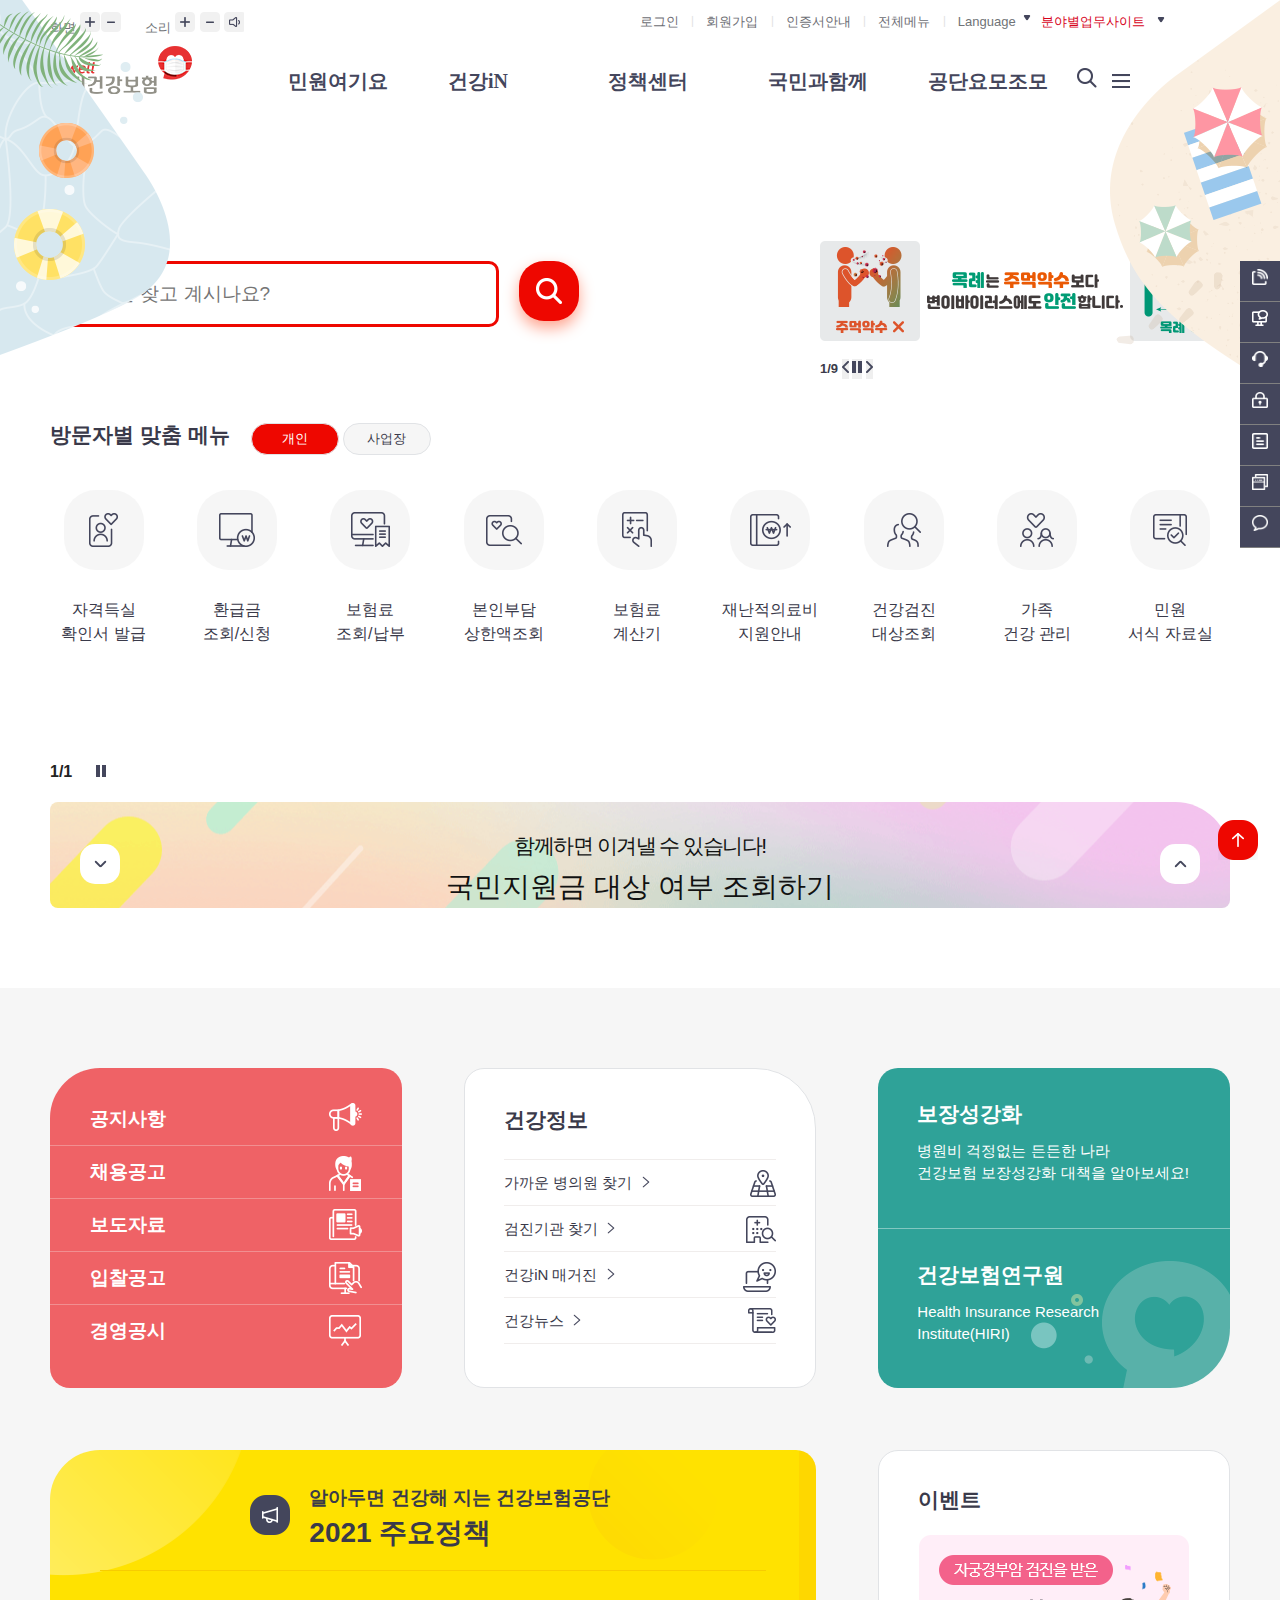
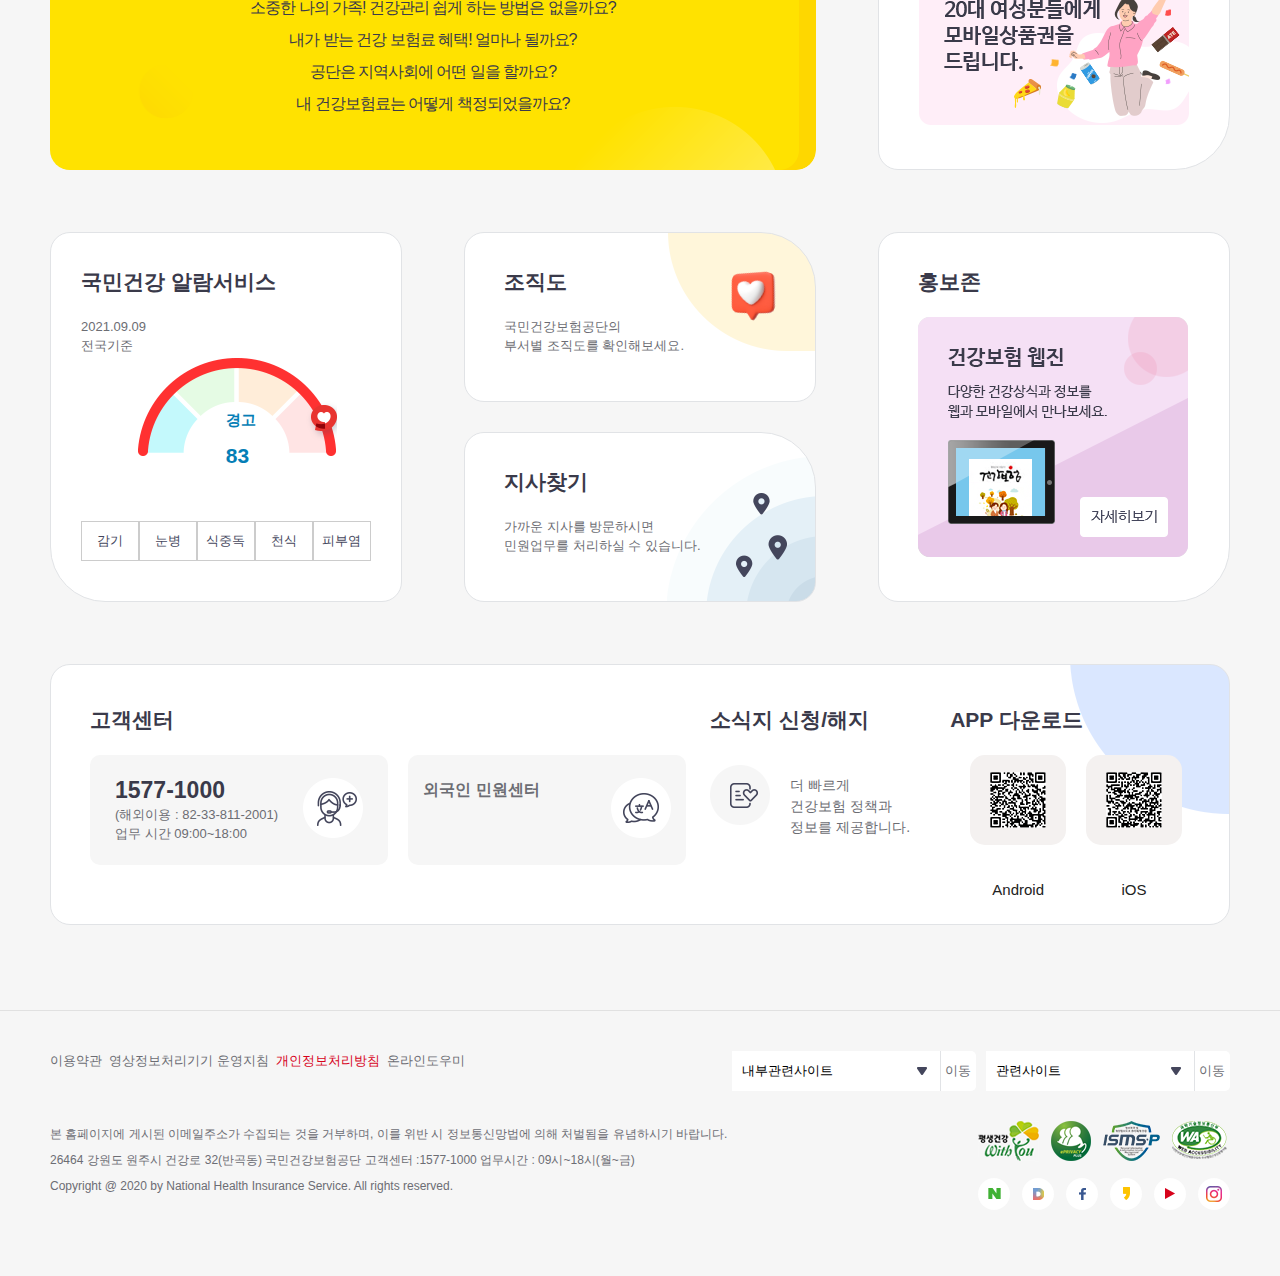
==== index.html @ 47f53f08 "first" ====
<!DOCTYPE html>
<html lang="en">
<head>
    <meta charset="UTF-8">
    <meta http-equiv="X-UA-Compatible" content="IE=edge">
	<meta name='Viewport' content='width=device-width, initial-scale=1.0, minimum-scale=1.0, maximum-scale=1.6'>
	<meta name='Subject' content='국민건강보험공단'>
	<meta name='Title' content='국민건강보험공단 메인'>
	<meta name='Keywords' content='국민건강보험공단'>
	<meta name='Author' content='최혜진'>
	<meta name='Publisher' content='최혜진'>
	<meta name='Description' content='국민건강보험공단'>
	<meta name='Author-Date' content='2021-10-2'>
	<meta name='Copyright' content='최혜진'>
	<meta name='Robots' content='index,follow'>
    <title>hwell</title>
    <!-- FAVICON: -->
    <link rel="apple-touch-icon" sizes="57x57" href="./img/favicon/apple-icon-57x57.png">
    <link rel="apple-touch-icon" sizes="60x60" href="./img/favicon//apple-icon-60x60.png">
    <link rel="apple-touch-icon" sizes="72x72" href="./img/favicon/apple-icon-72x72.png">
    <link rel="apple-touch-icon" sizes="76x76" href="./img/favicon/apple-icon-76x76.png">
    <link rel="apple-touch-icon" sizes="114x114" href="./img/favicon/apple-icon-114x114.png">
    <link rel="apple-touch-icon" sizes="120x120" href="./img/favicon/apple-icon-120x120.png">
    <link rel="apple-touch-icon" sizes="144x144" href="./img/favicon/apple-icon-144x144.png">
    <link rel="apple-touch-icon" sizes="152x152" href="./img/favicon/apple-icon-152x152.png">
    <link rel="apple-touch-icon" sizes="180x180" href="./img/favicon/apple-icon-180x180.png">
    <link rel="icon" type="image/png" sizes="192x192"  href="./img/favicon/android-icon-192x192.png">
    <link rel="icon" type="image/png" sizes="32x32" href="./img/favicon/favicon-32x32.png">
    <link rel="icon" type="image/png" sizes="96x96" href="./img/favicon/favicon-96x96.png">
    <link rel="icon" type="image/png" sizes="16x16" href="./img/favicon/favicon-16x16.png">
    <link rel="manifest" href="./img/favicon/manifest.json">
    <meta name="msapplication-TileColor" content="#ffffff">
    <meta name="msapplication-TileImage" content="./img/favicon/ms-icon-144x144.png">
    <meta name="theme-color" content="#ffffff">
    <link rel="stylesheet" href="./css/reset.css">
    <link rel="stylesheet" href="./css/index.css">
</head>
<body>
    <ul id="skip">
		<li><a href="#header">헤더 바로가기</a></li>
		<li><a href="#contents">내용 바로가기</a></li>
		<li><a href="#footer">내용 바로가기</a></li>
	</ul>
    <div id="wrap">
        <header id="header">
            <div class="header-top">
                <div class="inner">
                    <div class="volumebar">
                        <span class="zoom">화면
                            <button type="button" value="zoom in" class="zoom-in"></button><button type="button" value="zoom out" class="zoom-out"></button>
                        </span>
                        <span class="volumn">소리
                            <button type="button" value="volumn up" class="zoom-in"></button>
                            <button type="button" value="volumn down" class="zoom-out"></button>
                            <button type="button" class="playsound"></button>
                        </span>
                    </div>
                    <div class="membernav">
                        <ul>
                            <li><a href="./login.html">로그인</a></li>
                            <li><a href="https://www.nhis.or.kr/nhis/etc/wbhaza01600m01.do">회원가입</a></li>
                            <li><a href="https://www.nhis.or.kr/nhis/etc/wbhazd01500m01.do">인증서안내</a></li>
                            <li><a href="https://www.nhis.or.kr/nhis/about/sitemap.do">전체메뉴</a></li>
                            <li>
                                <button type="button" class="task-button1">Language</button>
                                <div class="header-language">
                                    <ul>
                                        <li><a href="https://www.nhis.or.kr/english/index.do">English</a></li>
                                        <li><a href="https://www.nhis.or.kr/chinese/index.do">中文</a></li>
                                        <li><a href="https://www.nhis.or.kr/japanese/index.do">日本</a></li>
                                        <li><a href="https://www.nhis.or.kr/vietnamese/index.do">Tiếng Việt</a></li>
                                    </ul>
                                </div>
                            </li>
                            <li>
                                <input type="checkbox" id="taskButton2">
                                <label for="taskButton2">분야별업무사이트</label>
                                <div class="task-shortcuts">
                                    <div>
                                        <ul>
                                            <li>
                                                <a href="https://si4n.nhis.or.kr/jpza/JpZaa00101.do"></a>
                                                <p>사회보험<br>통합징수 포탈</p>
                                            </li>
                                            <li>
                                                <a href="http://www.longtermcare.or.kr/npbs/index.jsp"></a>
                                                <p>노인장기<br>요양보험</p>
                                            </li>
                                            <li>
                                                <a href="https://medicare.nhis.or.kr/portal/"></a>
                                                <p>요양기관<br>정보마당</p>
                                            </li>
                                            <li>
                                                <a href="http://edi.nhis.or.kr/"></a>
                                                <p>EDI<br>서비스</p>
                                            </li>
                                            <li>
                                                <a href="http://sis.nhis.or.kr/nxui/index.do"></a>
                                                <p>건강검진<br>기관포탈</p>
                                            </li>
                                            <li>
                                                <a href="http://nhiss.nhis.or.kr/"></a>
                                                <p>건강보험자료<br>공유서비스</p>
                                            </li>
                                        </ul>
                                    </div>
                                    <label for="taskButton2"></label>
                                </div>
                            </li>
                        </ul>
                    </div>
                </div>
            </div>
            <div class="nav">
                <div class="inner">
                    <h1><a href="index.html" title="logo" class="logo">h-well 국민건강보험</a></h1>
                    <div class="gnbbar">
                        <div class="bg"></div>
                        <div class="gnb">
                            <ul>
                                <li>
                                    <a href="./sub/sub1.html">민원여기요</a>
                                    <ul class="two-depth">
                                        <li><a href="">민원안내</a></li>
                                        <li><a href="">개인민원</a></li>
                                        <li><a href="">사업장민원</a></li>
                                        <li><a href="">상담문의</a></li>
                                        <li><a href="">신고센터</a></li>
                                    </ul>
                                </li>
                                <li>
                                    <a href="./sub/sub2.html">건강iN</a>
                                    <ul class="two-depth">
                                        <li><a href="#">나의건강관리</a></li>
                                        <li><a href="#">가족건강관리</a></li>
                                        <li><a href="#">건강프로그램</a></li>
                                        <li><a href="#">건강생활</a></li>
                                        <li><a href="#">건강자료실</a></li>
                                        <li><a href="#">검진기관/병원찾기</a></li>
                                        <li><a href="#">국민건강알람</a></li>
                                        <li><a href="#">건강생활실천지원금제</a></li>
                                    </ul>
                                </li>
                                <li>
                                    <a href="./sub/sub3.html">정책센터</a>
                                    <ul class="two-depth">
                                        <li><a href="#">국민건강보험</a></li>
                                        <li><a href="#">노인장기요양보험</a></li>
                                        <li><a href="#">정책홍보관</a></li>
                                        <li><a href="#">사회보험통합징수</a></li>
                                        <li><a href="#">권리구제제도</a></li>
                                        <li><a href="#">법령정보 건강Law</a></li>
                                    </ul>
                                </li>
                                <li>
                                    <a href="./sub/sub4.html">국민과함께</a>
                                    <ul class="two-depth">
                                        <li><a href="#">정보공개</a></li>
                                        <li><a href="#">경영공시</a></li>
                                        <li><a href="#">국민참여</a></li>
                                        <li><a href="#">뉴스/소식</a></li>
                                    </ul>
                                </li>
                                <li>
                                    <a href="./sub/sub5.html">공단요모조모</a>
                                    <ul class="two-depth">
                                        <li><a href="#">공단소개</a></li>
                                        <li><a href="#">조직 및 인원</a></li>
                                        <li><a href="#">홍보센터</a></li>
                                        <li><a href="#">경영철학</a></li>
                                        <li><a href="#">사회공헌</a></li>
                                    </ul>
                                </li>
                            </ul>
                            <div class="favorite">
                                <p>자주 찾는 메뉴</p>
                                <ul>
                                    <li><a href="https://www.nhis.or.kr/nhis/policy/wbhada01200m01.do">건강보험제도 유형</a></li>
                                    <li><a href="https://www.nhis.or.kr/nhis/policy/wbhada01200m01.do">자격취득/가입</a></li>
                                    <li><a href="https://www.nhis.or.kr/nhis/policy/wbhada01200m01.do">진료 및 투약정보</a></li>
                                    <li><a href="https://www.nhis.or.kr/nhis/policy/wbhada01200m01.do">검진대상 조회</a></li>
                                </ul>
                            </div>
                        </div>
                    </div>
                    <div class="menu">
                        <img src="./img/ico-search-navy.png" alt="icon to search">
                        <img src="./img/ico-menu-navy.png" alt="go to menu">
                </div>
                </div>
            </div>
        </header>
        <main id="contents">
           <div class="main-top">
                <div class="search-banner">
                    <div class="inner">
                        <div class="searchbar">
                            <input type="text" placeholder="무엇을 찾고 계시나요?" autocomplete="off"></input>
                            <a href="#" class="search-icon" title="search"></a>
                        </div>
                        <div class="smallbanner">
                            <div class="smallbanner-slides">
                                <ul>
                                    <li>
                                        <label for="s-slide09"></label>
                                        <a href="#"><img src="./img/20210719_banner_pc01.png" alt="악수 대신 목례 캠페인"></a>
                                        <label for="s-slide02"></label>
                                    </li>
                                    <li>
                                        <label for="s-slide08"></label>
                                        <a href="#"><img src="./img/20201110_banner_pc02.png" alt="건강보험료 환급신청 ‘사기 문자’ 주의 안내"></a>
                                        <label for="s-slide03"></label>
                                    </li>
                                    <li>
                                        <label for="s-slide09"></label>
                                        <a href="#"><img src="./img/20210330_banner_pc01.png" alt="장애인 건강주치의 교육운영 안내"></a>
                                        <label for="s-slide02"></label>
                                    </li>
                                    <li>
                                        <label for="s-slide09"></label>
                                        <a href="#"><img src="./img/20210318_banner_pc01.png" alt="건강보험료 환급신청 ‘사기 문자’ 주의 안내"></a>
                                        <label for="s-slide02"></label>
                                    </li>
                                    <li>
                                        <label for="s-slide09"></label>
                                        <a href="#"><img src="./img/20210409_banner_pc01.png" alt="2021년도 제1차 자체 고객만족도 조사"></a>
                                        <label for="s-slide02"></label>
                                    </li>
                                    <li>
                                        <label for="s-slide09"></label>
                                        <a href="#"><img src="./img/20210707_banner_pc02.png" alt="이 달의 캐릭터 배경화면"></a>
                                        <label for="s-slide02"></label>
                                    </li>
                                    <li>
                                        <label for="s-slide09"></label>
                                        <a href="#"><img src="img/20210624_banner_pc01.png" alt="4대 사회보험료 신용카드 자동이체 감액 대상 보험 확대"></a>
                                        <label for="s-slide02"></label>
                                    </li>
                                    <li>
                                        <label for="s-slide09"></label>
                                        <a href="#"><img src="img/20210621_banner_pc01.png" alt="학교 밖 청소년 건강검진 수검자 추첨 이벤트"></a>
                                        <label for="s-slide02"></label>
                                    </li>
                                </ul>
                                <input type="radio" name="s-slide" id="s-slide01" checked>
                                <input type="radio" name="s-slide" id="s-slide02">
                                <input type="radio" name="s-slide" id="s-slide03">
                                <input type="radio" name="s-slide" id="s-slide04">
                                <input type="radio" name="s-slide" id="s-slide05">
                                <input type="radio" name="s-slide" id="s-slide06">
                                <input type="radio" name="s-slide" id="s-slide07">
                                <input type="radio" name="s-slide" id="s-slide08">
                                <input type="radio" name="s-slide" id="s-slide09">
                            </div>
                            <div class="smallbanner-title">
                                <span>1/9</span> 
                                <button type="button" class="prev"><img src="./img/banner1-arrow-l.png" alt="이전"></button>
                                <button type="button" class="prev"><img src="./img/slide1-pause.png" alt="일시정지"></button>
                                <button type="button" class="next"><img src="./img/arrow-banner-r.png" alt="다음"></button>
                                
                            </div>
                        </div>
                    </div>
                </div>
                <div class="custom">
                    <div class="inner">
                        <strong class="title">방문자별 맞춤 메뉴</strong>
                        <input type="radio" id="tab1" name="custom-tab" checked>
                        <label for="tab1">개인</label>
                        <input type="radio" id="tab2" name="custom-tab">
                        <label for="tab2">사업장</label>
                        <div class="custombox nav1">
                            <ul>
                                <li>
                                    <a href="https://www.nhis.or.kr/nhis/minwon/jpAea00401.do">
                                        <span></span>
                                        <p>자격득실</p>
                                        <p>확인서 발급</p>
                                    </a>
                                </li>
                                <li>
                                    <a href="https://www.nhis.or.kr/nhis/minwon/jpAea00401.do">
                                        <span></span>
                                        <p>환급금</p>
                                        <p>조회/신청</p>
                                    </a>
                                </li>
                                <li>
                                    <a href="https://www.nhis.or.kr/nhis/minwon/jpAea00401.do">
                                        <span></span>
                                        <p>보험료</p>
                                        <p>조회/납부</p>
                                    </a>
                                </li>
                                <li>
                                    <a href="https://www.nhis.or.kr/nhis/minwon/jpAea00401.do">
                                        <span></span>
                                        <p>본인부담</p>
                                        <p>상한액조회</p>
                                    </a>
                                </li>
                                <li>
                                    <a href="https://www.nhis.or.kr/nhis/minwon/jpAea00401.do">
                                        <span></span>
                                        <p>보험료</p>
                                        <p>계산기</p>
                                    </a>
                                </li>
                                <li>
                                    <a href="https://www.nhis.or.kr/nhis/minwon/jpAea00401.do">
                                        <span></span>
                                        <p>재난적의료비</p>
                                        <p>지원안내</p>
                                    </a>
                                </li>
                                <li>
                                    <a href="https://www.nhis.or.kr/nhis/minwon/jpAea00401.do">
                                        <span></span>
                                        <p>건강검진</p>
                                        <p>대상조회</p>
                                    </a>
                                </li>
                                <li>
                                    <a href="https://www.nhis.or.kr/nhis/minwon/jpAea00401.do">
                                        <span></span>
                                        <p>가족</p>
                                        <p>건강 관리</p>
                                    </a>
                                </li>
                                <li>
                                    <a href="https://www.nhis.or.kr/nhis/minwon/jpAea00401.do">
                                        <span></span>
                                        <p>민원</p>
                                        <p>서식 자료실</p>
                                    </a>
                                </li>
                            </ul>
                        </div>
                        <div class="custombox nav2">
                            <ul>
                                <li>
                                    <a href="https://www.nhis.or.kr/nhis/minwon/jpAea00401.do">
                                        <span></span>
                                        <p>사업장</p>
                                        <p>직원조회</p>
                                    </a>
                                </li>
                                <li>
                                    <a href="https://www.nhis.or.kr/nhis/minwon/jpAea00401.do">
                                        <span></span>
                                        <p>사업장적용</p>
                                        <p>통보서</p>
                                    </a>
                                </li>
                                <li>
                                    <a href="https://www.nhis.or.kr/nhis/minwon/jpAea00401.do">
                                        <span></span>
                                        <p>보험료</p>
                                        <p>고지내역조회</p>
                                    </a>
                                </li>
                                <li>
                                    <a href="https://www.nhis.or.kr/nhis/minwon/jpAea00401.do">
                                        <span></span>
                                        <p>보험료</p>
                                        <p>고지납부현황</p>
                                    </a>
                                </li>
                                <li>
                                    <a href="https://www.nhis.or.kr/nhis/minwon/jpAea00401.do">
                                        <span></span>
                                        <p>4대보험</p>
                                        <p>완납증명서</p>
                                    </a>
                                </li>
                                <li>
                                    <a href="https://www.nhis.or.kr/nhis/minwon/jpAea00401.do">
                                        <span></span>
                                        <p>건강보험</p>
                                        <p>납부확인서</p>
                                    </a>
                                </li>
                                <li>
                                    <a href="https://www.nhis.or.kr/nhis/minwon/jpAea00401.do">
                                        <span></span>
                                        <p>연금</p>
                                        <p>납후확인서</p>
                                    </a>
                                </li>
                                <li>
                                    <a href="https://www.nhis.or.kr/nhis/minwon/jpAea00401.do">
                                        <span></span>
                                        <p>증명서 발급</p>
                                        <p>사실 확인</p>
                                    </a>
                                </li>
                                <li>
                                    <a href="https://www.nhis.or.kr/nhis/minwon/jpAea00401.do">
                                        <span></span>
                                        <p>보험료</p>
                                        <p>산출내역신청</p>
                                    </a>
                                </li>
                            </ul>
                        </div>  
                    </div>
                </div>
                <div class="big-banner">
                    <div class="inner">
                        <div class="banner-title">
                            <p>1/1</p>
                            <input type="radio" id="slide1">
                            <img src="./img/slide-pause.png" alt="일시정지">
                        </div>
                        <div class="big-slides">
                            <ul>
                                <li>
                                    <a href="http://www.nhis.or.kr/" title="국민지원금 대상 여부 조회하기">
                                        <label for="slide3"></label>
                                        <p class="small-sentence">함께하면 이겨낼 수 있습니다!</p><p class="bold-sentence">국민지원금 대상 여부 조회하기</p>
                                        <label for="slide2"></label>
                                    </a>
                                </li>
                            </ul>
                        </div>
                    </div>
                </div>
           </div>
            <div class="main-under">
                <div class="inner">
                    <div class="news-wrap">
                        <div class="news-area">
                            <ul>
                                <li><a href="https://www.nhis.or.kr/nhis/together/wbhaea01000m01.do">공지사항<img src="./img/icon_news_area_01.png" alt="공지사항"></a></li>
                                <li><a href="https://www.nhis.or.kr/nhis/together/wbhaea02700m01.do">채용공고<img src="./img/icon_news_area_02.png" alt="채용공고"></a></li>
                                <li><a href="https://www.nhis.or.kr/nhis/together/wbhaea01600m01.do">보도자료<img src="./img/icon_news_area_03.png" alt="보도자료"></a></li>
                                <li><a href="https://www.nhis.or.kr/nhis/together/wbhaea02200m01.do">입찰공고<img src="./img/icon_news_area_04.png" alt="입찰공고"></a></li>
                                <li><a href="https://www.nhis.or.kr/announce/index.do">경영공시<img src="./img/icon_news_area_05.png" alt="경영공시"></a></li>
                            </ul>
                        </div>
                        <div class="wellness-info">
                            <p class="title">건강정보</p>
                            <ul>
                                <li>
                                    <a href="https://www.nhis.or.kr/nhis/healthin/retrieveMdcAdminSknsClinic.do">가까운 병의원 찾기</a>
                                    <span><img src="./img/icon-health-info-1.png" alt="가까운 병의원 찾기"></span>
                                </li>
                                <li>
                                    <a href="">검진기관 찾기</a>
                                    <span><img src="./img/icon-health-info-2.png" alt="검진기관 찾기"></span>
                                </li>
                                <li>
                                    <a href="">건강iN 매거진</a>
                                    <span><img src="./img/icon-health-info-3.png" alt="건강iN 매거진"></span>
                                </li>
                                <li>
                                    <a href="">건강뉴스</a>
                                    <span><img src="./img/icon-health-info-4.png" alt="건강뉴스"></span>
                                </li>
                            </ul>
                        </div>
                        <div class="guarantee">
                            <a href="https://www.nhis.or.kr/nhis/policy/wbhadd02100m01.do">
                                <dl>
                                    <dt>보장성강화</dt>
                                    <dd>
                                        병원비 걱정없는 든든한 나라
                                        <br>
                                        건강보험 보장성강화 대책을 알아보세요!
                                    </dd>
                                </dl>
                            </a>
                            <a href="https://www.nhis.or.kr/nhis/about/wbhafb07700m01.do" style="border-top: 1px solid #82c7c1; ">
                                <dl>
                                    <dt>건강보험연구원</dt>
                                    <dd>
                                        Health Insurance Research
                                        <br>
                                        Institute(HIRI)
                                    </dd>
                                </dl>
                            </a>
                        </div>
                    </div>
                    <div class="policies-eventswrap">
                        <div class="policies">
                            <dl>
                                <dt>알아두면 건강해 지는 건강보험공단&nbsp;
                                    <strong>2021 주요정책</strong>
                                    <dd>
                                        <a href="https://www.nhis.or.kr/nhis/healthin/retrieveHealthinCheckUpTargetInfants.do">
                                            <p>소중한 나의 가족! 건강관리 쉽게 하는 방법은 없을까요?</p>
                                        </a>
                                        <a href="https://www.nhis.or.kr/nhis/etc/retrieveMyHealthBenefit.do">
                                            <p>내가 받는 건강 보험료 혜택! 얼마나 될까요?</p>
                                        </a>
                                        <a href="https://www.nhis.or.kr/nhis/policy/wbhadd04300m01.do">
                                            <p>공단은 지역사회에 어떤 일을 할까요?</p>
                                        </a>
                                        <a href="https://www.nhis.or.kr/nhis/policy/wbhada07900m01.do">
                                            <p>내 건강보험료는 어떻게 책정되었을까요?</p>
                                        </a>
                                    </dd>
                                </dt>
                            </dl>
                        </div>
                        <div class="event-banner">
                            <div class="banner-title">
                                <p class="title">이벤트</p>
                                <input type="radio" name="event" class="event01" checked>
                                <input type="radio" name="event" class="event02">
                                <input type="radio" name="event" class="event03">
                                <input type="radio" name="event" class="event04">
                            </div>
                            <div class="event-slides">
                                <li>
                                    <a href="https://www.nhis.or.kr/nhis/etc/20210802_event_pop01.do"><img src="./img/20210621_event_pc01.png" alt="초등충치예방서비스"></a>
                                </li>
                            </div>
                        </div>
                    </div>
                    <div class="thirdwrap">
                        <div class="alarm">
                            <a href="http://forecast.nhis.or.kr/" class="title">국민건강 알람서비스</a>
                            <a href="http://forecast.nhis.or.kr/" title="국민건강 알람서비스 새창으로 열기" class="date">2021.09.09<img src="" alt=""> <br>전국기준</a>
                            <div class="graph">
                                <div class="state">
                                    <img src="./img/bg-health-noti-4.png" alt="경고그래프">
                                    <strong>경고</strong>
                                    <strong class="number"><br>83</strong>
                                    <ul>
                                        <li>
                                            <button type="button" id="cold">감기</button>
                                            <div class="level-1" id="1_div">
                                                <div class="state">
                                                    <strong id="1_str">관심</strong>
                                                </div>
                                            </div>
                                        </li>
                                        <li>
                                            <button type="button" id="eye-disease">눈병</button>
                                            <div class="level-2" id="2_div">
                                                <div class="state">
                                                    <strong id="2_str">관심</strong>
                                                </div>
                                            </div>
                                        </li>
                                        <li class="on">
                                            <button type="button" id="food-poisoning">식중독</button>
                                            <div class="level-3" id="3_div">
                                                <div class="state">
                                                    <strong id="3_str">경고</strong>
                                                </div>
                                            </div>
                                        </li>
                                        <li>
                                            <button type="button" id="asthma">천식</button>
                                            <div class="level-4" id="4_div">
                                                <div class="state">
                                                    <strong id="4_str">관심</strong>
                                                </div>
                                            </div>
                                        </li>
                                        <li>
                                            <button type="button" id="dermatitis">피부염</button>
                                            <div class="level-1" id="5_div">
                                                <div class="state">
                                                    <strong id="5_str">관심</strong>
                                                </div>
                                            </div>
                                        </li>
                                    </ul>
                                </div>
                            </div>
                        </div>
                        <div class="about-us">
                            <div class="organization-chart">
                                <a href="https://www.nhis.or.kr/nhis/about/retrieveOrganizationChart.do">
                                    <strong class="title">조직도</strong>
                                    <p>국민건강보험공단의<br>부서별 조직도를 확인해보세요.</p>
                                </a>
                            </div>
                            <div class="visit-nearbys">
                                <a href="https://www.nhis.or.kr/nhis/about/retrieveBranchList.do">
                                    <strong>지사찾기</strong>
                                    <p>가까운 지사를 방문하시면<br>민원업무를 처리하실 수 있습니다.</p>
                                </a>
                            </div>
                        </div>
                        <div class="public-ad">
                            <div class="title">홍보존</div>
                            <div class="public-slides">
                                <ul>
                                    <li><a href="https://www.nhis.or.kr/nhis/about/wbhafc01000m01.do"><img src="img/02사이버홍보관.png" alt="public-ad1"></a></li>
                                    <li><a href="http://www.podbbang.com/ch/16413"><img src="img/03건강보험팟캐스트.png" alt="public-ad2"></a></li>
                                    <li><a href="https://www.nhis.or.kr/nhis/together/wbhaea02000m01.do"><img src="img/04건강보험웹진.png" alt="public-ad3"></a></li>
                                </ul>
                            </div>
                        </div>
                    </div>
                    <div class="customer-servicewrap">
                        <div class="center">
                            <strong class="cs title">고객센터</strong>
                            <ul>
                                <li>
                                    <a href="https://www.nhis.or.kr/nhis/etc/wbhaze01100m01.do">
                                    <dl>
                                        <dt>
                                            1577-1000         
                                            <dd>(해외이용 : 82-33-811-2001)</dd>
                                            <dd>업무 시간  09:00~18:00</dd>
                                        </dt>
                                    </dl>
                                    <span><img src="img/i-customer-1.png" alt="고객센터 아이콘"></span>
                                    </a>
                                </li>
                                <li>
                                    <a href="https://www.nhis.or.kr/nhis/about/wbhafb08400m01.do">
                                        <dl>
                                            <dt>외국인 민원센터</dt>
                                        </dl>
                                    <span><img src="img/i-customer-2.png" alt="외국인 민원센터 아이콘"></span>
                                    </a>
                                </li>
                            </ul>
                        </div>
                        <div class="subscribe">
                            <strong class="cs title">소식지 신청/해지</strong>
                            <div>
                                <span><img src="img/i-newsLetter.png" alt="소식지아이콘"></span>
                                <a href="https://www.nhis.or.kr/nhis/etc/insertNewsInfoView.do">
                                    <p>더 빠르게<br>건강보험 정책과<br>정보를 제공합니다.</p>
                                </a>
                            </div>
                        </div>
                        <div class="download">
                            <strong class="cs title">APP 다운로드</strong>
                            <ul>
                                <li><span><img src="img/qr-android.png" alt="android qr"></span><p>Android</p></li>
                                <li><span><img src="img/qr-iso.png" alt="ios qr"></span><p>iOS</p></li>
                            </ul>
                        </div>
                    </div>
                    </div>
            </div>
        </main> 
        <footer id="footer">
            <div class="inner">
                <div class="footer-nav">
                    <ul>
                        <li><a href="https://www.nhis.or.kr/nhis/etc/wbhaze01900m01.do">이용약관</a></li>
                        <li><a href="https://www.nhis.or.kr/nhis/etc/wbhaze02801m01.do">영상정보처리기기 운영지침</a></li>
                        <li><a href="https://www.nhis.or.kr/nhis/etc/wbhaze01960m01.do">개인정보처리방침</a></li>
                        <li><a href="https://www.nhis.or.kr/helpcom_new/hc_user_main.jsp">온라인도우미</a></li>
                    </ul>
                    <div class="shortcuts">
                        <div class="family">
                            <input type="checkbox" id="familyCheck">
                            <label for="familyCheck">내부관련사이트</label>
                            <div class="site-box">
                                <div>
                                    <ul>
                                        <li><a href="http://www.longtermcare.or.kr">노인장기요양보험</a></li>
                                        <li><a href="http://si4n.nhis.or.kr">사회보험징수포털</a></li>
                                        <li><a href="https://medicare.nhis.or.kr/portal">요양기관정보마당 사이트</a></li>
                                        <li><a href="http://edi.nhis.or.kr">국민건강보험 EDI서비스</a></li>
                                        <li><a href="https://sis.nhis.or.kr/nxui/index.do">건강관리포털시스템</a></li>
                                        <li><a href="http://life.nhis.or.kr">국가건강검진교육연수원</a></li>
                                        <li><a href="http://nhiss.nhis.or.kr">국민건강보험자료 공유서비스</a></li>
                                        <li><a href="http://hrd.nhis.or.kr">국민건강보험공단 인재개발원</a></li>
                                        <li><a href="http://lib.nhis.or.kr">국민건강보험공단 전문도서관</a></li>
                                        <li><a href="/family/index.do">국민건강보험공단 공단가족</a></li>
                                    </ul>
                                </div>
                                <label for="familyCheck"></label>
                            </div>
                            <a href="#">이동</a>
                        </div>
                        <div class="friends">
                            <input type="checkbox" id="friendsCheck">
                            <label for="friendsCheck">관련사이트</label>
                            <div class="site-box">
                                <div>
                                    <ul>
                                        <li><a href="https://www.xn--2i4bo5fgwadewe.kr/sgcf/">서울요양원</a></li>
                                        <li><a href="http://www.nhimc.or.kr">일산병원</a></li>
                                        <li><a href="https://share.go.kr/main_www_2018.jsp">행정정보공동이용센터</a></li>
                                        <li><a href="http://www.nps.or.kr">국민연금</a></li>
                                        <li><a href="http://www.kcomwel.or.kr/kcomwel/main.jsp">근로복지공단</a></li>
                                        <li><a href="http://www.mohw.go.kr/">보건복지부</a></li>
                                        <li><a href="http://www.acrc.go.kr/acrc/index.do">국민권익위원회</a></li>
                                        <li><a href="http://www.giro.or.kr">인터넷 지로납부</a></li>
                                        <li><a href="http://www.hira.or.kr">건강보험심사평가원</a></li>
                                        <li><a href="https://www.gov.kr/portal/main">정부24</a></li>
                                        <li><a href="http://efamily.scourt.go.kr/">대한민국 법원 전자가족관계</a></li>
                                        <li><a href="http://www.129.go.kr/">보건복지부 인터넷채팅상담</a></li>
                                        <li><a href="https://data.kihasa.re.kr/">보건복지부 통계포털</a></li>
                                        <li><a href="http://www.ssis.or.kr">한국사회보장정보원</a></li>
                                        <li><a href="https://www.ei.go.kr/ei/eih/cm/hm/main.do">고용보험 인터넷서비스</a></li>
                                        <li><a href="https://total.kcomwel.or.kr">고용산재보험 토탈서비스</a></li>
                                        <li><a href="http://www.neca.re.kr">한국보건의료연구원</a></li>
                                        <li><a href="http://www.k-medi.or.kr">한국의료분쟁조정중재원</a></li>
                                        <li><a href="http://www.hikorea.go.kr">하이코리아</a></li>
                                        <li><a href="http://www.obnhic.co.kr">국민건강보험 동우회</a></li>
                                        <li><a href="http://www.4insure.or.kr">4대사회보험 정보연계센터</a></li>
                                        <li><a href="http://www.safekorea.go.kr">행정안전부 국민재난안전포털</a></li>
                                    </ul>
                                </div>
                                <label for="friendsCheck"></label>
                            </div>
                            <a href="#">이동</a>
                        </div>
                    </div>
                </div>
                <div class="address-sns">
                    <address class="address">
                        <p>본 홈페이지에 게시된 이메일주소가 수집되는 것을 거부하며, 이를 위반 시 정보통신망법에 의해 처벌됨을 유념하시기 바랍니다.</p>
                        <p>26464 강원도 원주시 건강로 32(반곡동) 국민건강보험공단 고객센터 :1577-1000 업무시간 : 09시~18시(월~금)</p>
                        <p>Copyright @ 2020 by National Health Insurance Service. All rights reserved.</p>
                    </address>
                    <div class="snsbar">
                        <ul class="marks">
                            <li><a href="https://www.nhis.or.kr/nhis/about/wbhafd03600m01.do" title="고객만족경영체계 보기"><img src="./img/mark02-img01.png" alt="평생건강 With You 마크"></a></li>
                            <li><a href="https://www.eprivacy.or.kr/front/certifiedSiteMark/certifiedSiteMarkPopup.do?certCmd=EP&certNum=2021-EP-R011" title="개인정보보호 우수 웹·시스템 보기"><img src="./img/mark02-img02.png" alt="개인정보보호 우수 웹·시스템"></a></li>
                            <li><a href="https://www.nhis.or.kr/upload/ISMS-P.pdf" title="정보보호 및 개인정보보호 관리체계(ISMS-P) 인증 마크 보기"><img src="./img/mark02-img05.png" alt="정보보호 및 개인정보보호 관리체계(ISMS-P) 인증서 보기"></a></li>
                            <li><a href="https://www.nhis.or.kr/upload/wa_qualith_certificate.pdf" title="(사)한국장애인단체총연합회 한국웹접근성인증평가원 웹 접근성 우수사이트 인증마크(WA인증마크) 보기"><img src="./img/mark02-img04.png" alt="WA인증마크"></a></li>
                        </ul>
                        <ul class="sns">
                            <li><a href="https://blog.naver.com/nhicblog" title="국민건강보험공단 네이버 블로그 바로가기" class="naver"></a></li>
                            <li><a href="http://blog.daum.net/nhicblog" title="국민건강보험공단 다음 블로그 바로가기" class="daum"></a></li>
                            <li><a href="https://blog.naver.com/nhicblog" title="국민건강보험공단 페이스북 바로가기" class="facebook"></a></li>
                            <li><a href="http://story.kakao.com/ch/nhis" title="국민건강보험공단 카카오스토리 바로가기" class="kaokaostory"></a></li>
                            <li><a href="https://www.youtube.com/user/nhicsns" title="국민건강보험공단 유튜브 바로가기" class="youtube"></a></li>
                            <li><a href="http://instagram.com/nhis_korea" title="국민건강보험공단 인스타그램 바로가기" class="instagram"></a></li>
                        </ul>
                    </div>
                </div>
            </div>
            
        </footer>
        <div class="side-navbar">
            <ul>
                <li><a href="https://www.nhis.or.kr/nhis/together/wbhaec01000m01.do"><span><img src="./img/ico-release-info.png" alt="정보공개"></span>정보공개</a></li>
                <li><a href="https://www.nhis.or.kr/nhis/minwon/wbhabd05500m01.do"><span><img src="./img/ico-civil-complaint.png" alt="민원상담"></span>민원상담</a></li>
                <li><a href="https://www.nhis.or.kr/nhis/etc/wbhaze01100m01.do"><span><img src="./img/ico-customer-center.png" alt="고객센터"></span>고객센터</a></li>
                <li><a href="#"><span><img src="./img/ico-customer-security.png" alt="보안프로그램"></span>보안프로그램</a></li>
                <li><a href="https://www.nhis.or.kr/nhis/minwon/wbhaba03900m01.do"><span><img src="./img/ico-form.png" alt="서식자료실"></span>서식자료실</a></li>
                <li><a href="https://www.nhis.or.kr/nhis/etc/wbhazd01200m01.do"><span><img src="./img/ico-help-center.png" alt="홈페이지도움센터"></span>홈페이지도움센터</a></li>
                <li><a href="https://www.nhis.or.kr/nhis/minwon/kakaoView.do"><span><img src="./img/ico-kakao-on.png" alt="카카오상담"></span>카카오상담</a></li>
            </ul>
        </div>
        <div class="to-top">
            <a href="#" alt="맨위로가기"><img src="./img/btn-direction-top.png" alt="맨위로가기 화살표"></a>
        </div>
    </div>
</body>
</html>
---- css/index.css ----
@charset "utf-8";
body{font-family: 'NBG','나눔바른고딕','Malgun Gothic','맑은 고딕',Dotum,'돋움',sans-serif; font-weight: 400; box-sizing: border-box; }
a{color: #6c6d73;}
#skip{position: absolute; z-index: 999; width: 100%; height: auto; font-size: 0;}
#skip ul{}
#skip ul li{width: 100%; height: auto; font-size: 0;}
#skip ul li a{display: block; padding: 0; font-size: 0; text-align: center; color: #fff; background-color: #222;}
#header{width: 100%; height: 118px; padding-bottom: 73px;}
#footer{clear: both; padding: 40px 0 77px; background-color: #f6f6f6; border-top: 1px solid #e1e1e1;}

.inner{margin: 0 auto; width: 1180px;}
.title{font-size: 21px; color: #3a3a4a; font-weight: 700; margin-bottom: 19px;}
/* SIDE그림 */
#wrap{width: 100%;}
#wrap::after{content: ""; width: 170px;  height: 390px; position: absolute; top: 0; right: 0; background: url('../img/bg_layout_r.png') no-repeat; z-index: 1;}
#wrap::before{content: ""; width: 170px;  height: 390px; position: absolute; left: 0; background: url('../img/bg_layout_l.png') no-repeat; z-index: 1;}
/* HEADER */
.header-top{color: #707377; height: 46px; padding-top: 12px; box-sizing: border-box;}
.header-top .volumebar{width: 50%; float: left;}
.header-top .volumebar .zoom{}
.header-top .volumebar button{width: 20px; height: 20px; margin-right: 1px; cursor: pointer;}
.zoom-in{background: url('../img/btn-increase.png') no-repeat;}
.zoom-out{background: url('../img/btn-decrease.png') no-repeat;}
.playsound{background: url('../img/btn-sound.png') no-repeat;}
.playsound:focus{background: url('../img/btn-mute.png') no-repeat;}
.header-top .volumebar .volumn{margin-left: 20px;}
.header-top .membernav{width: 50%; float: right;}
.header-top .membernav input{display: none;}
.header-top .membernav ul li{float: left;}
.header-top .membernav>ul>li>a:after{content: "  ㅣ  "; white-space: pre-wrap; color: #e1e1e1;}
.header-top .membernav .task-button2:before{content: "  ㅣ  "; white-space: pre-wrap; color: #e1e1e1; top: -3px;}
.header-top .membernav ul li button{border: none; background: transparent url('../img/arrow-navy-8x6.png') no-repeat right 3px; padding-right: 15px;} 
.header-top .membernav ul li .task-button1{color: #707377; padding-right: 15px;}
.header-top .membernav ul li input+label{color: #d7021b; display: inline-block; background: transparent url('../img/arrow-navy-8x6.png') no-repeat right 5px; padding-right: 20px;}
.header-top .membernav ul li label{padding-left: 10px; cursor: pointer;}
.header-top .membernav ul li input:checked +label + div{display: block;}
.header-top .membernav ul li input+label+div{display: none; position: fixed; top: 0; left: 0; width: 100%; height: 100%; z-index: 100%; background:rgba(255, 255, 255, .6);}
.header-top .membernav ul li input+label+div>div{position: absolute; top: 20%; right: 15%; min-width: 130px; height: 260px; background-color: white; z-index: 99; overflow: auto; padding: 9px 19px; border: 1px solid #666779; border-radius: 5px;
vertical-align: top;}
.header-top .membernav ul li input+label+div>label{position: absolute; top: 0; left: 0; width: 100%; height: 100%; background: rgba(0, 0, 0, .1);  z-index: 1; }
.header-top .membernav ul li>a{padding: 0; font-size: 13px; width: 56px;  height: 56px; margin: 0 auto 10px; border-radius: 20px;}
.header-top .membernav .header-language{}
.header-top .membernav .header-language ul{display: none;}
.header-top .membernav .task-shortcuts{display: none;}
.header-top .membernav .task-shortcuts ul{width: 321px;}
.header-top .membernav .task-shortcuts ul li{width: 30%; height: 120px; margin-left: 10px; }
.header-top .membernav .task-shortcuts ul li a{width: 56px; height: 56px; display: inline-block; text-align: center; line-height: 18px; }
.header-top .membernav .task-shortcuts ul li p{font-size: 15px; }
.header-top .membernav .task-shortcuts ul li:nth-child(1)>a{background: #f16669 url('../img/site-list-ico01.png') no-repeat 50% 50%;}
.header-top .membernav .task-shortcuts ul li:nth-child(2)>a{background: #bf9d83 url('../img/site-list-ico02.png') no-repeat 50% 50%;}
.header-top .membernav .task-shortcuts ul li:nth-child(3)>a{background: #4cc771 url('../img/site-list-ico03.png') no-repeat 50% 50%;}
.header-top .membernav .task-shortcuts ul li:nth-child(4){clear: both;}
.header-top .membernav .task-shortcuts ul li:nth-child(4)>a{background: #658dd0 url('../img/site-list-ico04.png') no-repeat 50% 50%;}
.header-top .membernav .task-shortcuts ul li:nth-child(5)>a{background: #58606b url('../img/site-list-ico05.png') no-repeat 50% 50%;}
.header-top .membernav .task-shortcuts ul li:nth-child(6)>a{background: #9385dd url('../img/site-list-ico06.png') no-repeat 50% 50%;}
.nav{width: 100%; height: 72px; position: relative; margin: 0 auto; background-color: white;}
.nav>.inner{height: 100%; }
.nav h1>a{width: 142px; height: 72px; float: left; background: white url('../img/logo.png') no-repeat; text-indent: -9999px; }
.nav .gnbbar{float: left; height: 72px; padding-top: 20px; }
.nav .gnbbar .bg{position: absolute; top: 0; left: 0; width: 100%; height: 0; background-color: white; transition: height .4s; }
.nav .gnbbar .bg::before{width: 130px; height: 100%; content: ""; background: url('../img/gnb-visual.png') no-repeat center; position: absolute; top: 0; left: 15%;}
.nav .gnbbar:hover .bg{height: 470px; border-bottom: 1px solid #44465c;}
.nav .gnbbar .gnb{width: 100%; height: 72px; position: relative; transition: height .4s; overflow: hidden; margin-left: 80px;}
.nav .gnbbar:hover .gnb{height: 457px;}
.nav .gnbbar .gnb>ul{ width: 800px; height: 30px; }
.nav .gnbbar .gnb>ul>li{float: left; width: 160px;}
.nav .gnbbar .gnb>ul>li:hover >ul{background-color: #f6f6f6;}
.nav .gnbbar .gnb>ul>li>a{font-size: 20px; color: #44465c;font-weight: 700; margin-left: 16px; font-family: 'NotoKr';}
.nav .gnbbar .gnb>ul>li>ul{height: 324px; margin-top: 23px; padding: 26px 17px;}
.nav .gnbbar .gnb>ul>li>ul>li{margin-top: 10px; }
.nav .gnbbar .gnb>ul>li>ul>li>a:hover{color: #dd0c09; text-decoration: underline;}
.nav .gnbbar .gnb>ul>li>ul>li>a{color: #44465c; font-size: 15px;}
.nav .gnbbar .gnb .favorite{color: #44465c; height: 59px; padding: 9px; }
.nav .gnbbar .gnb .favorite p{float: left; font-weight: 700;}
.nav .gnbbar .gnb .favorite ul li{float: left; margin-left: 32px;}
.nav .menu{float: right; margin: 22px 100px 0 0}
.nav .menu img{}
.nav .menu img:last-child{margin-left: 11px;}
.nav .menu::after{content: ""; clear: both;} 

/* MAIN */
.main-top{margin-top: 50px;}
.search-banner{width: 100%; height: 118px; margin-top: 50px;}
.search-banner .inner{}
.search-banner .searchbar{width: 50%; float: left; padding: 20px 0 0; }
.search-banner .searchbar input{float: left; width: 75%; height: 60px; line-height: 54px; text-indent: 25px; border: 3px solid #ee0700; border-radius: 10px; font-size: 19px;}
.search-banner .searchbar a{width: 60px; height: 60px; float: left; background: #ee0700 url('../img/ico-search.png') no-repeat center; border-radius: 25px; box-shadow: 0 7px 15px 0 #ffa590; margin-left: 20px;}
/* SMALL BANNER */
.smallbanner{width: 410px; height: 100%; float: right; }
.smallbanner img{display: inline-block;}
.smallbanner .smallbanner-title{width: 410px; height: 100%;}
.smallbanner .smallbanner-slides{width: 410px; height: 118px; overflow: hidden;}
.smallbanner .smallbanner-slides ul{}
.smallbanner .smallbanner-slides ul li{display: inline-block; white-space: nowrap; vertical-align: middle; width: 100%; }
.smallbanner .smallbanner-slides ul li label{}
.smallbanner .smallbanner-slides ul li a{}
.smallbanner .smallbanner-slides ul li a img{float: left;}
.smallbanner .smallbanner-slides input{display: none;}
.smallbanner .smallbanner-title{}
.smallbanner .smallbanner-title span{color: #3a3a4a; font-weight: 700;}
/* MAINTOP CUSTOM */
.custom{margin-top: 60px; margin-bottom: 35px; clear: both;}
.custom strong{font-size: 21px; color: #3a3a4a; font-weight: 700; margin-right: 18px;}
.custom input{display: none;}
.custom input + label{width: 86px; height: 30px; text-align: center; display: inline-block; background-color: #f6f6f6; border: 1px solid #e1e3e6; border-radius: 20px; color: #3a3a4a; cursor: pointer; vertical-align: middle; line-height: 30px;}
.custom input:checked + label{background-color: #ee0700; color: white;}
.custom #tab1:checked ~ .nav1{display: block;}
.custom #tab2:checked ~ .nav2{display: block;}
.custom .custombox{width: 1180px; height: 200px; margin-top: 35px; display: none; background-color: white;}
.custom ul{}
.custom ul li{width: 9.1%; float: left; margin-left: 2.2%; text-align: center;}
.custom ul li:first-child{margin-left: 0;}
.custom ul li a span{width: 80px; height: 80px; border-radius: 32px; margin-bottom: 23px; display: inline-block; line-height: 80px;}
.custom ul li a span img{display: inline-block; vertical-align: middle;}
.custom ul li a p{color: #3a3a4a; font-size: 16px;}
.custom .nav1{}
.custom .nav1 ul li:first-child span{background: #f6f6f6 url('../img/ico-qualification.png') no-repeat center center;}
.custom .nav1 ul li:nth-child(2) span{background: #f6f6f6 url('../img/ico-refund.png') no-repeat center center;}
.custom .nav1 ul li:nth-child(3) span{background: #f6f6f6 url('../img/ico-insurance.png') no-repeat center center;}
.custom .nav1 ul li:nth-child(4) span{background: #f6f6f6 url('../img/ico-burden.png') no-repeat center center;}
.custom .nav1 ul li:nth-child(5) span{background: #f6f6f6 url('../img/ico-calculation.png') no-repeat center center;}
.custom .nav1 ul li:nth-child(6) span{background: #f6f6f6 url('../img/ico-transfer.png') no-repeat center center;}
.custom .nav1 ul li:nth-child(7) span{background: #f6f6f6 url('../img/ico-checkups.png') no-repeat center center;}
.custom .nav1 ul li:nth-child(8) span{background: #f6f6f6 url('../img/ico-family.png') no-repeat center center;}
.custom .nav1 ul li:nth-child(9) span{background: #f6f6f6 url('../img/ico-company-inquiry.png') no-repeat center center;}
.custom .nav1 ul li:first-child:hover a span{background: #44465c url('../img/ico-qualification-on.png') no-repeat center center; box-shadow: 2px 4px 10px 0 #9093b1;}
.custom .nav1 ul li:nth-child(2):hover span{background: #44465c url('../img/ico-refund-on.png') no-repeat center center; box-shadow: 2px 4px 10px 0 #9093b1;}
.custom .nav1 ul li:nth-child(3):hover span{background: #44465c url('../img/ico-insurance-on.png') no-repeat center center; box-shadow: 2px 4px 10px 0 #9093b1;}
.custom .nav1 ul li:nth-child(4):hover span{background: #44465c url('../img/ico-burden-on.png') no-repeat center center; box-shadow: 2px 4px 10px 0 #9093b1;}
.custom .nav1 ul li:nth-child(5):hover span{background: #44465c url('../img/ico-calculation-on.png') no-repeat center center; box-shadow: 2px 4px 10px 0 #9093b1;}
.custom .nav1 ul li:nth-child(6):hover span{background: #44465c url('../img/ico-transfer-on.png') no-repeat center center; box-shadow: 2px 4px 10px 0 #9093b1;}
.custom .nav1 ul li:nth-child(7):hover span{background: #44465c url('../img/ico-checkups-on.png') no-repeat center center; box-shadow: 2px 4px 10px 0 #9093b1;}
.custom .nav1 ul li:nth-child(8):hover span{background: #44465c url('../img/ico-family-on.png') no-repeat center center; box-shadow: 2px 4px 10px 0 #9093b1;}
.custom .nav1 ul li:nth-child(9):hover span{background: #44465c url('../img/ico-company-inquiry-on.png') no-repeat center center; box-shadow: 2px 4px 10px 0 #9093b1;}
.custom .nav2{}
.custom .nav2 ul li:first-child span{background: #f6f6f6 url('../img/ico-staff-search.png') no-repeat center center;}
.custom .nav2 ul li:nth-child(2) span{background: #f6f6f6 url('../img/ico-inform.png') no-repeat center center;}
.custom .nav2 ul li:nth-child(3) span{background: #f6f6f6 url('../img/ico-amount-money.png') no-repeat center center;}
.custom .nav2 ul li:nth-child(4) span{background: #f6f6f6 url('../img/ico-insurance.png') no-repeat center center;}
.custom .nav2 ul li:nth-child(5) span{background: #f6f6f6 url('../img/ico-insurance-payment.png') no-repeat center center;}
.custom .nav2 ul li:nth-child(6) span{background: #f6f6f6 url('../img/ico-edi.png') no-repeat center center;}
.custom .nav2 ul li:nth-child(7) span{background: #f6f6f6 url('../img/ico-company-form.png') no-repeat center center;}
.custom .nav2 ul li:nth-child(8) span{background: #f6f6f6 url('../img/ico-company-certificate.png') no-repeat center center;}
.custom .nav2 ul li:nth-child(9) span{background: #f6f6f6 url('../img/ico-company-inquiry.png') no-repeat center center;}
.custom .nav2 ul li:first-child:hover a span{background: #44465c url('../img/ico-staff-search-on.png') no-repeat center center; box-shadow: 2px 4px 10px 0 #9093b1;}
.custom .nav2 ul li:nth-child(2):hover span{background: #44465c url('../img/ico-inform-on.png') no-repeat center center; box-shadow: 2px 4px 10px 0 #9093b1;}
.custom .nav2 ul li:nth-child(3):hover span{background: #44465c url('../img/ico-amount-money-on.png') no-repeat center center; box-shadow: 2px 4px 10px 0 #9093b1;}
.custom .nav2 ul li:nth-child(4):hover span{background: #44465c url('../img/ico-insurance-on.png') no-repeat center center; box-shadow: 2px 4px 10px 0 #9093b1;}
.custom .nav2 ul li:nth-child(5):hover span{background: #44465c url('../img/ico-insurance-payment-on.png') no-repeat center center; box-shadow: 2px 4px 10px 0 #9093b1;}
.custom .nav2 ul li:nth-child(6):hover span{background: #44465c url('../img/ico-edi-on.png') no-repeat center center; box-shadow: 2px 4px 10px 0 #9093b1;}
.custom .nav2 ul li:nth-child(7):hover span{background: #44465c url('../img/ico-company-form-on.png') no-repeat center center; box-shadow: 2px 4px 10px 0 #9093b1;}
.custom .nav2 ul li:nth-child(8):hover span{background: #44465c url('../img/ico-company-certificate-on.png') no-repeat center center; box-shadow: 2px 4px 10px 0 #9093b1;}
.custom .nav2 ul li:nth-child(9):hover span{background: #44465c url('../img/ico-company-inquiry-on.png') no-repeat center center; box-shadow: 2px 4px 10px 0 #9093b1;}
/* MAINTOP BIG BANNER */
.big-banner{margin-top: 70px; padding-bottom: 80px; clear: both;}
.big-banner .banner-title{margin-bottom: 18px;}
.big-banner .banner-title p{font-size: 16px; font-weight: 700; display: inline-block; margin-right: 20px;}
.big-banner .banner-title input{display: none;}
.big-banner .big-slides{width: 100%; height: 100%; background: url('../img/@banner.png') no-repeat 100% 100%; border-radius: 8px 55px 8px 8px;}
.big-banner .big-slides ul{}
.big-banner .big-slides ul li{position: relative;}
.big-banner .big-slides ul li a{color: #111; display: block; text-align: center; padding-top: 28px;}
.big-banner .big-slides ul li a label:first-child{background: white url('../img/arrow-slide-l.png') no-repeat center center; position: absolute; top: 40%; left: 30px; width: 40px; height: 40px; border-radius: 15px; display: block; }
.big-banner .big-slides ul li a label:last-child{background: white url('../img/arrow-slide-r.png') no-repeat center center; position: absolute; top: 40%; right: 30px; width: 40px; height: 40px; border-radius: 15px; display: block; }
.big-banner .big-slides ul li a .small-sentence{margin-bottom: 5px;  letter-spacing: -1.5px; font-size: 21px;}
.big-banner .big-slides ul li a .bold-sentence{font-size: 28px;}
/* 회색배경위애들 */
.main-under{background-color: #f6f6f6; padding: 80px 0 85px; }
.main-under .news-wrap{height: 320px; }
.main-under .news-wrap div{width: 29.8%; height: 320px; float: left; margin-left: 5.3%; box-sizing: border-box;}
.main-under .news-wrap .news-area{display: inline-block; width: 29.8%; height: 320px; background-color: #ef6266; float: left; padding-top: 25px; border-radius: 50px 20px 20px 20px; margin-left: 0px; }
.main-under .news-wrap .news-area ul{}
.main-under .news-wrap .news-area ul li{border-bottom: 1px solid #f18f91;}
.main-under .news-wrap .news-area ul li:last-child{border-bottom:none;}
.main-under .news-wrap .news-area ul li a{display: block; height: 52px; line-height: 52px; padding: 0 0 0 40px; margin-right: 40px; color: white; font-size: 19px; font-weight: 700;}
.main-under .news-wrap .news-area ul li a img{float: right; padding-top: 10px;}
.main-under .news-wrap .wellness-info{display: inline-block; border: 1px solid #e1e3e6; border-radius: 20px 60px 20px 20px; padding: 35px 39px 0; margin-left: 5.3%; background-color: white;}
.main-under .news-wrap .wellness-info p{color: #3a3a4a; font-size: 21px; font-weight: 700; margin-bottom: 23px;}
.main-under .news-wrap .wellness-info ul{border-top: 1px solid #f0edec;}
.main-under .news-wrap .wellness-info ul li{border-bottom: 1px solid #f0edec;}
.main-under .news-wrap .wellness-info ul li a{color: #3a3a4a; height: 45px; line-height: 45px; padding-right: 17px; background: url(../img/arrow-link.png) no-repeat right center; font-size: 15px;}
.main-under .news-wrap .wellness-info ul li a span{float: right;}
.main-under .news-wrap .wellness-info ul li span img{float: right; padding-top: 10px;}
.main-under .news-wrap .guarantee{display: inline-block; height: 320px; background: #2fa298 url(../img/bg-guarantee.png) no-repeat right bottom; border-radius: 20px 20px 60px 20px; margin-right: 0;}
.main-under .news-wrap .guarantee a{color: white; display: block; padding: 0 39px; height: 50%; }
.main-under .news-wrap .guarantee dl{padding-top: 30px;}
.main-under .news-wrap .guarantee dl dt{font-size: 21px; font-weight: 700; margin-bottom: 10px;}
.main-under .news-wrap .guarantee dl dd{padding-bottom:30px; font-size: 15px;}

/* MAIN-UNDER 2번째 줄:POLICIES-EVENTSWRAP */
.policies-eventswrap{height: 320px; padding-top: 62px; clear: both; text-align: center; overflow: hidden;}
.policies-eventswrap .policies{width: 64.9%; height: 320px; margin-right: 5.3%; padding: 30px 50px 0; background: url('../img/bg-notice.png') no-repeat 100% 100%; float: left; border-radius: 50px 20px 20px 20px; box-sizing: border-box;}
.policies-eventswrap .policies dl{}
.policies-eventswrap .policies dl dt{background: url('../img/ico-notice.png') no-repeat left center; color: #3a3a4a; font-size: 19px; font-weight: 700; line-height: 35px; padding-left: 59px; text-align: left; display: inline-block;}
.policies-eventswrap .policies dl dt strong{font-size: 28px; display: block;}
.policies-eventswrap .policies dl dd{display: block; border-top: 1px solid #f7cc01; padding-top: 25px; margin-top: 20px;
}
.policies-eventswrap .policies dl dt dd a{display: block;}
.policies-eventswrap .policies p{height: 32px; font-size: 16px; color: #3a3a4a; letter-spacing: -1px;}
.policies-eventswrap .policies dl dt dd a .balloon{}
.policies-eventswrap .policies dl dt dd a .balloon pre{}
.policies-eventswrap .policies dl dt dd a .balloon pre span{}
.policies-eventswrap .event-banner{width: 29.8%; height: 320px; float: left; background-color: white; border-radius: 20px 20px 55px 20px; border: 1px solid #e1e3e6; padding: 33px 39px 0; box-sizing: border-box;}
.policies-eventswrap .event-banner p{float: left; margin-bottom: 19px;}
.policies-eventswrap .event-banner input{display: none;}
.policies-eventswrap .event-slides{clear: both; text-align: center;}

.thirdwrap{width: 1180px; height: 370px; margin: 62px auto 0; }
.thirdwrap >div{box-sizing: border-box; width: 29.8%; float: left; margin-left: 5.3%;}
.thirdwrap .alarm{height: 370px; float: left; padding: 33px 30px 0; background-color: white; border-radius: 20px 20px 20px 55px; border: 1px solid #e1e3e6; margin-left: 0;}
.thirdwrap .alarm a{display: block;}
.thirdwrap .alarm ul{}
.thirdwrap .alarm ul li{float: left;}
.alarm .graph{}
.alarm .graph>.state{position: relative;}
.alarm .graph>.state img{padding-left: 55px;}
.alarm .graph>.state strong{position: absolute; top: 32%;; left: 50%; color: #057eb6; font-size: 15px;}
.alarm .graph>.state .number{font-size: 21px;}
.alarm .graph>.state>p{}
.alarm .graph>.state ul{padding-top: 60px;}
.alarm .graph>.state ul li{width: 20%; box-sizing: border-box;}
.alarm .graph>.state ul li button{width: 100%; height: 40px; line-height: 38px; text-align: center; background-color: white; border: 1px solid #ccc; font-size: 13px; color: #44465c;}
.alarm .graph>.state ul li:hover button{background-color: #44465c; color: white;}
.alarm .graph>.state ul li strong{display: none;}
.thirdwrap .about-us{float: left; width: 29.8%; margin-left: 5.3%;}
.thirdwrap .about-us .organization-chart{box-sizing: border-box; background: white url('../img/bg-organization.png') no-repeat right top;  height: 170px;  margin-bottom: 30px; border-radius: 20px 55px 20px 20px; border: 1px solid #e1e3e6; padding: 33px 39px 0;}
.thirdwrap .about-us .organization-chart a{display: block;}
.thirdwrap .about-us .organization-chart a strong{display: block; font-size: 21px; color: #3a3a4a;margin-bottom: 19px; font-weight: 700;}
.thirdwrap .about-us .organization-chart a p{}
.thirdwrap .about-us .visit-nearbys{box-sizing: border-box; background: white url('../img/bg-center.png') no-repeat right bottom; height: 170px; margin-bottom: 30px; border-radius: 20px 55px 20px 20px; border: 1px solid #e1e3e6; padding: 33px 39px 0;}
.thirdwrap .about-us .visit-nearbys a{display: block;}
.thirdwrap .about-us .visit-nearbys a strong{display: block; font-size: 21px; color: #3a3a4a;margin-bottom: 19px; font-weight: 700;}
.thirdwrap .about-us .visit-nearbys a p{}
.thirdwrap .public-ad{float: right; background-color: white; border: 1px solid #e1e3e6; border-radius: 20px 20px 55px 20px; width: 29.8%; height: 370px; padding: 33px 39px 0;}
.thirdwrap .public-ad .title{}
.thirdwrap .public-ad .public-slides{}
.thirdwrap .public-ad .public-slides ul{}
.thirdwrap .public-ad .public-slides ul li{position: relative; float: left;}
.thirdwrap .public-ad .public-slides ul li a{}
.thirdwrap .public-ad .public-slides ul li a img{position: absolute; top: 0; left: 0;}

/* CS */
.customer-servicewrap{clear: both; width: 1180px; height: 261px; background:white url('../img/bg-news-hiwell.png') no-repeat top right; border-radius: 20px; border: 1px solid #e1e3e6; padding: 39px; margin: 62px auto 0; box-sizing: border-box;}
.customer-servicewrap strong{display: block; margin-bottom: 19px;}
.customer-servicewrap .cs-title{font-size: 21px; font-weight: 700; color: #3a3a4a; margin-bottom: 19px;}
.customer-servicewrap .center{float: left; width: 56.4%; }
.customer-servicewrap .center>ul{}
.customer-servicewrap .center>ul li{float: left; width: 40%; height: 110px; background-color: #f6f6f6; border-radius: 10px; margin-left: 20px;}
.customer-servicewrap .center>ul li:first-child{margin-left: 0; padding: 0 25px;}
.customer-servicewrap .center>ul li:nth-child(2){padding: 0 15px;}
.customer-servicewrap .center>ul li a{display: inline-block; width: 100%; height: 110px; padding-top: 23px;}
.customer-servicewrap .center>ul li dl{display: inline-block;}
.customer-servicewrap .center ul li:first-child dl dt{color: #3a3a4a; font-weight: 700; font-size: 23px; line-height: 24px; margin-bottom: 3px; }
.customer-servicewrap .center ul li:last-child dl dt{font-size: 16px; font-weight: 700;}
.customer-servicewrap .center>ul li dl dt dd{font-size: 13px; font-weight: 700;}
.customer-servicewrap .center>ul li span{}
.customer-servicewrap .center>ul li span img{float: right;}
.customer-servicewrap .subscribe{float: left; width: 21.8%;}
.customer-servicewrap .subscribe strong{font-weight: 21px;}
.customer-servicewrap .subscribe div{}
.customer-servicewrap .subscribe div span{float: left; padding-top: 10px;}
.customer-servicewrap .subscribe div span img{}
.customer-servicewrap .subscribe div a{display: block; padding: 20px 0 20px 80px; font-size: 14px;}
.customer-servicewrap .subscribe ul{}
.customer-servicewrap .subscribe ul li{}
.customer-servicewrap .download{float: left; width: 21.8%;}
.customer-servicewrap .download strong{font-weight: 21px;}
.customer-servicewrap .download ul{width: 100%;}
.customer-servicewrap .download ul li{width: 40%; height: 90px; text-align: center; background-color: #f4f1f0; border-radius: 15px; float: left; line-height: 90px; margin-left: 20px;}
.customer-servicewrap .download ul li span{text-align: center; display: inline-block;}
.customer-servicewrap .download ul li span img{display: inline-block; vertical-align: middle;}
.customer-servicewrap .download ul li p{font-size: 15px;}



/* SIDE-NAVIGATION-BAR */
.side-navbar{width: 40px; position: fixed; top: 260px; right: 0; z-index: 2;}
.side-navbar ul{margin-top: 1px; position: relative;}
.side-navbar ul li{right: 0;}
.side-navbar ul li:hover a{right: 78px;}
.side-navbar ul li a{display: block; width: 135px; height: 40px; background-color: #44465c; color: white; font-size: 13px; position: relative; padding: 0 0 0 40px; border-bottom: 1px solid grey;}
.side-navbar ul li li:hover{right: 78px;}
.side-navbar ul li a span{display: inline-block; width: 40px; height: 40px; text-align: center; line-height: 40px; position: absolute; top: 0; left: 0;}
.side-navbar ul li a span img{width: 16px; height: 16px;}
/* FOOTER */
/* .footer-nav맨윗줄 */
.footer-nav{height: 40px;}
.footer-nav>ul{float: left; }
.footer-nav>ul li{float: left;}
.footer-nav>ul li a{}
.footer-nav>ul li:nth-child(3) a{color: #d7021b;}
.footer-nav>ul>li::after{content: '  '; white-space: pre-wrap;}
/* FOOTER맨윗줄우측 */
.footer-nav .shortcuts{height: 40px; display:inline-block; float: right; }
.footer-nav .shortcuts label{}
.footer-nav .shortcuts label::after{content: ''; background: url('../img/arrow-navy.png') no-repeat center right; position: absolute; top: 0; right: 20%; width: 100%; height: 100%;}
.footer-nav .shortcuts .site-box{background-color: white;width: 243px; overflow: hidden; border: 1px solid #666779; border-radius: 5px; vertical-align: top; display: none; position: absolute; }
.footer-nav .shortcuts input{display: none;}
.footer-nav .shortcuts .family{position: relative; float: left; background-color: white; width: 244px; height: 40px;  border-radius: 5px; line-height: 40px;  margin-right: 10px;}
.footer-nav .shortcuts .family label{padding-left: 10px; width: calc(100% - 46px); cursor: pointer;}
.footer-nav .shortcuts .family input:checked +label + div{display: block;}
.footer-nav .shortcuts .family input+label{display: inline-block; background-color: white; color: black; border-right: 1px solid #e1e3e6;}
.footer-nav .shortcuts .family input+label+div{display: none; position: fixed; top: 0; left: 0; width: 100%; height: 100%; z-index: 100%; background:transparent;}
.footer-nav .shortcuts .family input+label+div>div{position: absolute;bottom: 30%; right: 30%; width: 243px; max-height: 362px; background-color: white; z-index: 2; overflow: auto; padding: 15px 20px; border: 1px solid #666779; border-radius: 5px;
vertical-align: top;}
.footer-nav .shortcuts .family input+label+div>label{position: absolute; top: 0; left: 0; width: 100%; height: 100%; background: rgba(0, 0, 0, .1);  z-index: 1; }
.footer-nav .shortcuts .friends{position: relative; float: left; background-color: white; width: 244px; height: 40px;  border-radius: 5px; line-height: 40px;}
.footer-nav .shortcuts .friends label{padding-left: 10px; width: calc(100% - 46px); cursor: pointer;}
.footer-nav .shortcuts .friends input:checked +label + div{display: block;}
.footer-nav .shortcuts .friends input+label{display: inline-block; background-color: white; color: black; border-right: 1px solid #e1e3e6;}
.footer-nav .shortcuts .friends input+label+div{display: none; position: fixed; top: 0; left: 0; width: 100%; height: 100%; z-index: 100%; background:transparent;}
.footer-nav .shortcuts .friends input+label+div>div{position: absolute; bottom: 30%; right: 15%; width: 243px; max-height: 362px; background-color: white; z-index: 2; overflow: auto; padding: 15px 20px; border: 1px solid #666779; border-radius: 5px;
vertical-align: top;}
.footer-nav .shortcuts .friends input+label+div>label{position: absolute; top: 0; left: 0; width: 100%; height: 100%; background: rgba(0, 0, 0, .1);  z-index: 1; }
.footer-nav .shortcuts ul>li>a{ display: inline-block; text-align: center; box-sizing: border-box; font-size: 15px;}
.footer-nav .shortcuts ul>li>a:hover{ color:#d7021b; text-decoration: underline;}
.address-sns{margin: 30px 0 0; clear: both;}
.address-sns address{display: inline-block;}
.address-sns address p{font-size: 12px; color: #6c6d74; line-height: 26px;}
.snsbar{float: right; }
.snsbar .marks{}
.snsbar .marks li{float: left; margin-left: 12px;   margin-bottom: 10px;}
.snsbar .marks li a{width: 61px; height: 41px;}
.snsbar .marks li a:nth-child(2){}
.snsbar .marks li a:nth-child(3){}
.snsbar .marks li a:nth-child:last-child{}
.snsbar .marks li a img{}
.snsbar .sns{clear: both;}
.snsbar .sns li{float: left; margin-left: 12px;}
.address-sns .snsbar .sns li .naver{display: block; width: 32px; height: 32px; border-radius: 50%; text-align: center; line-height: 30px; background: white url('../img/ico-naver-small.png') no-repeat 50% 50%;}
.address-sns .snsbar .sns li .daum{display: block; width: 32px; height: 32px; border-radius: 50%; text-align: center; line-height: 30px; background: white url('../img/ico-daum-small.png') no-repeat 50% 50%;}
.address-sns .snsbar .sns li .facebook{display: block; width: 32px; height: 32px; border-radius: 50%; text-align: center; line-height: 30px; background: white url('../img/ico-facebook-small.png') no-repeat 50% 50%;}
.address-sns .snsbar .sns li .kaokaostory{display: block; width: 32px; height: 32px; border-radius: 50%; text-align: center; line-height: 30px; background: white url('../img/ico-kakao-small.png') no-repeat 50% 50%;}
.address-sns .snsbar .sns li .youtube{display: block; width: 32px; height: 32px; border-radius: 50%; text-align: center; line-height: 30px; background: white url('../img/ico-youtube-small.png') no-repeat 50% 50%;}
.address-sns .snsbar .sns li .instagram{display: block; width: 32px; height: 32px; border-radius: 50%; text-align: center; line-height: 30px; background: white url('../img/ico-insta-small.png') no-repeat 50% 50%;}

.to-top {position: fixed; right: 22.5px; bottom: 40px; z-index: 3; width: 40px; height: 40px;}
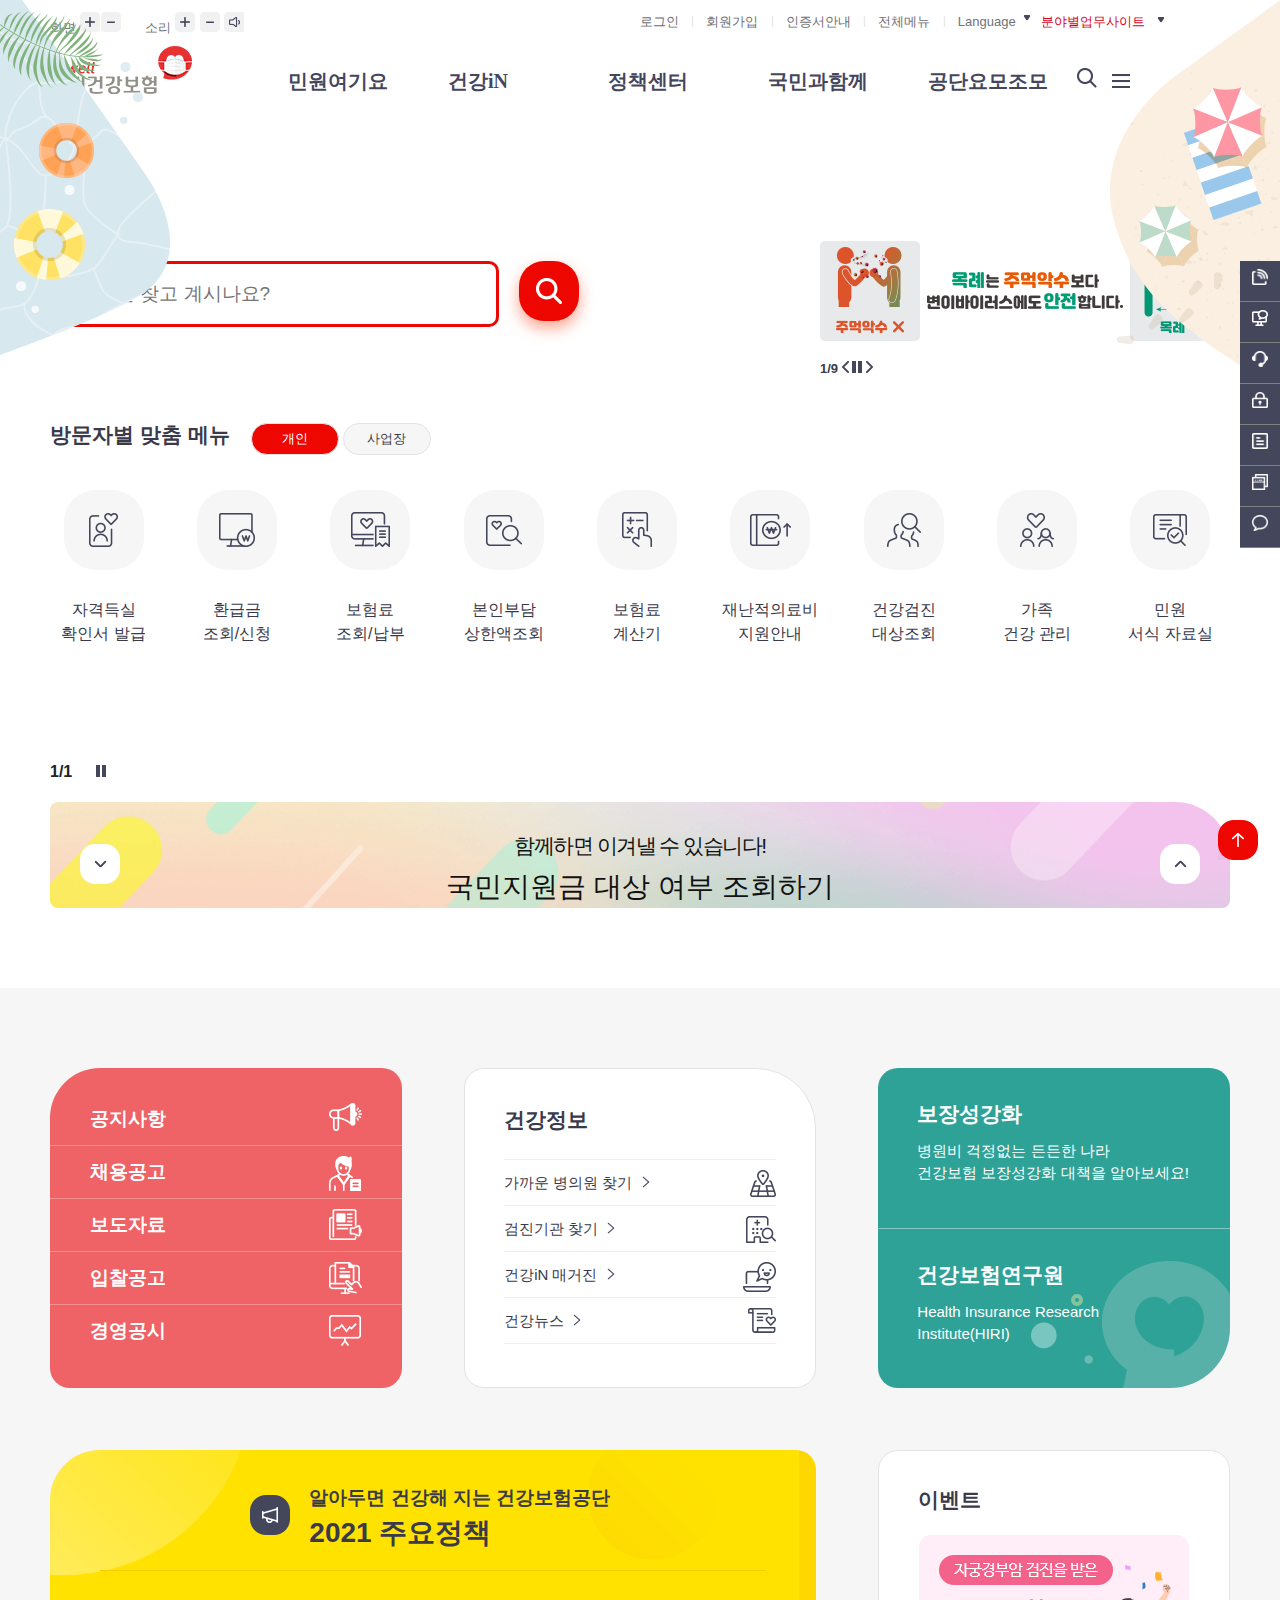
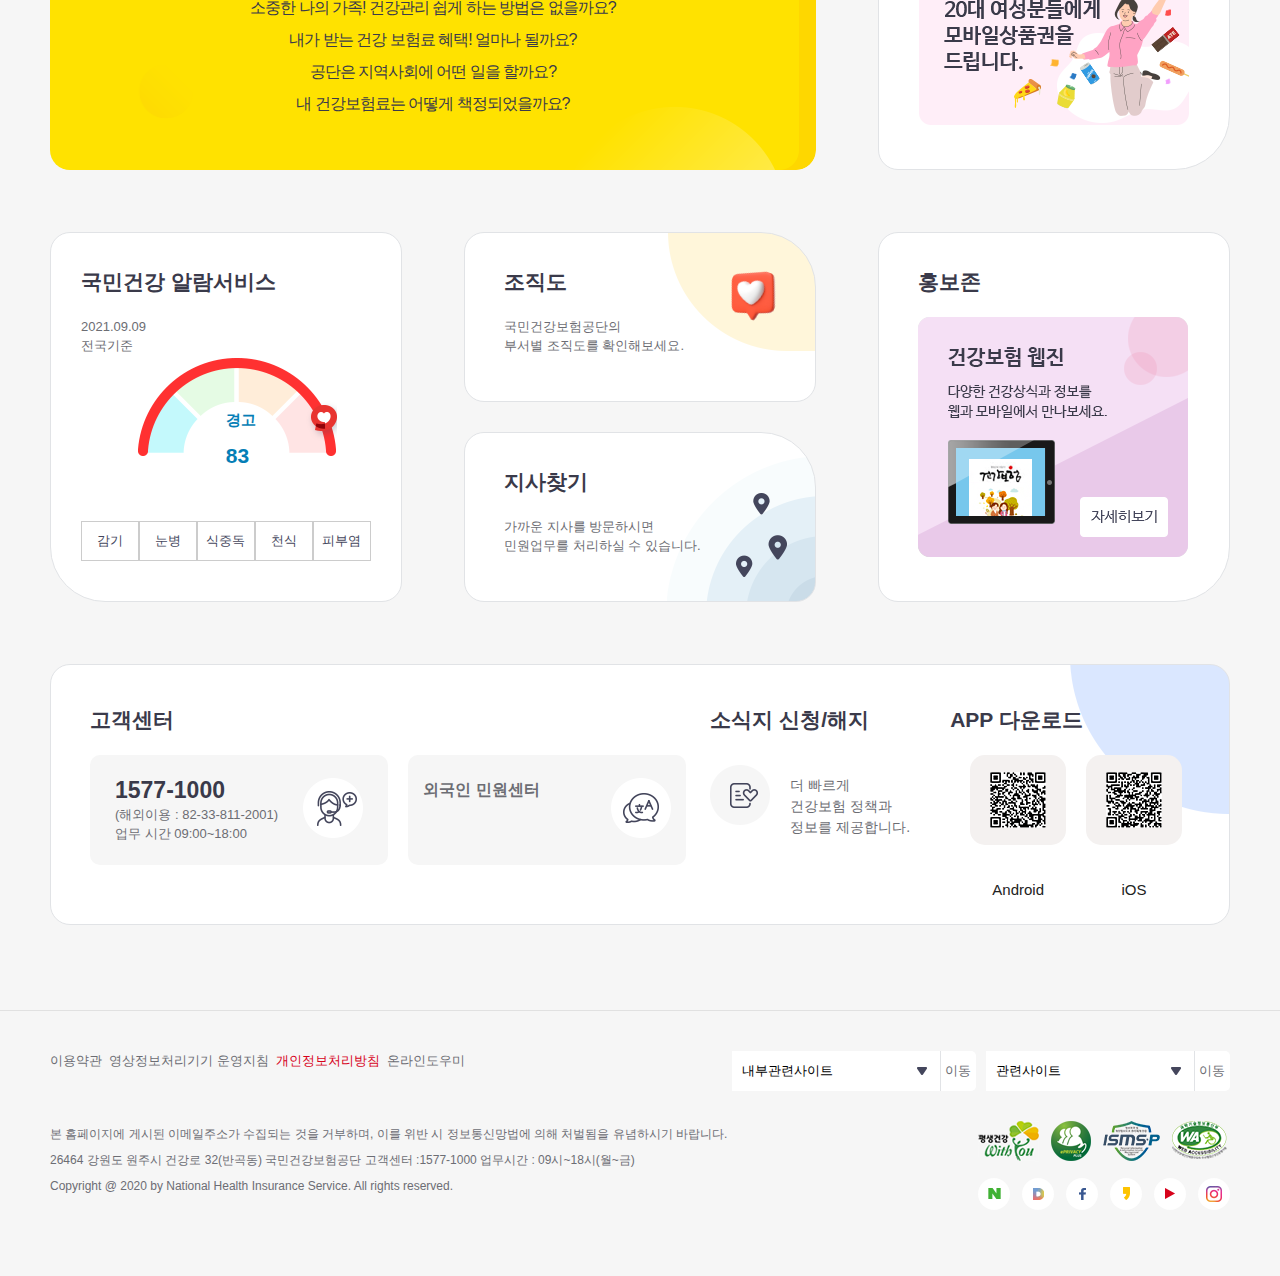
==== commit 15dbfdb2: "button background transparent" ====
--- a/index.html
+++ b/index.html
@@ -255,7 +255,7 @@
                             <div class="smallbanner-title">
                                 <span>1/9</span> 
                                 <button type="button" class="prev"><img src="./img/banner1-arrow-l.png" alt="이전"></button>
-                                <button type="button" class="prev"><img src="./img/slide1-pause.png" alt="일시정지"></button>
+                                <button type="button" class="pause"><img src="./img/slide1-pause.png" alt="일시정지"></button>
                                 <button type="button" class="next"><img src="./img/arrow-banner-r.png" alt="다음"></button>
                                 
                             </div>
--- a/css/index.css
+++ b/css/index.css
@@ -89,6 +89,7 @@
 .smallbanner{width: 410px; height: 100%; float: right; }
 .smallbanner img{display: inline-block;}
 .smallbanner .smallbanner-title{width: 410px; height: 100%;}
+.smallbanner .smallbanner-title button{background-color: transparent;}
 .smallbanner .smallbanner-slides{width: 410px; height: 118px; overflow: hidden;}
 .smallbanner .smallbanner-slides ul{}
 .smallbanner .smallbanner-slides ul li{display: inline-block; white-space: nowrap; vertical-align: middle; width: 100%; }
